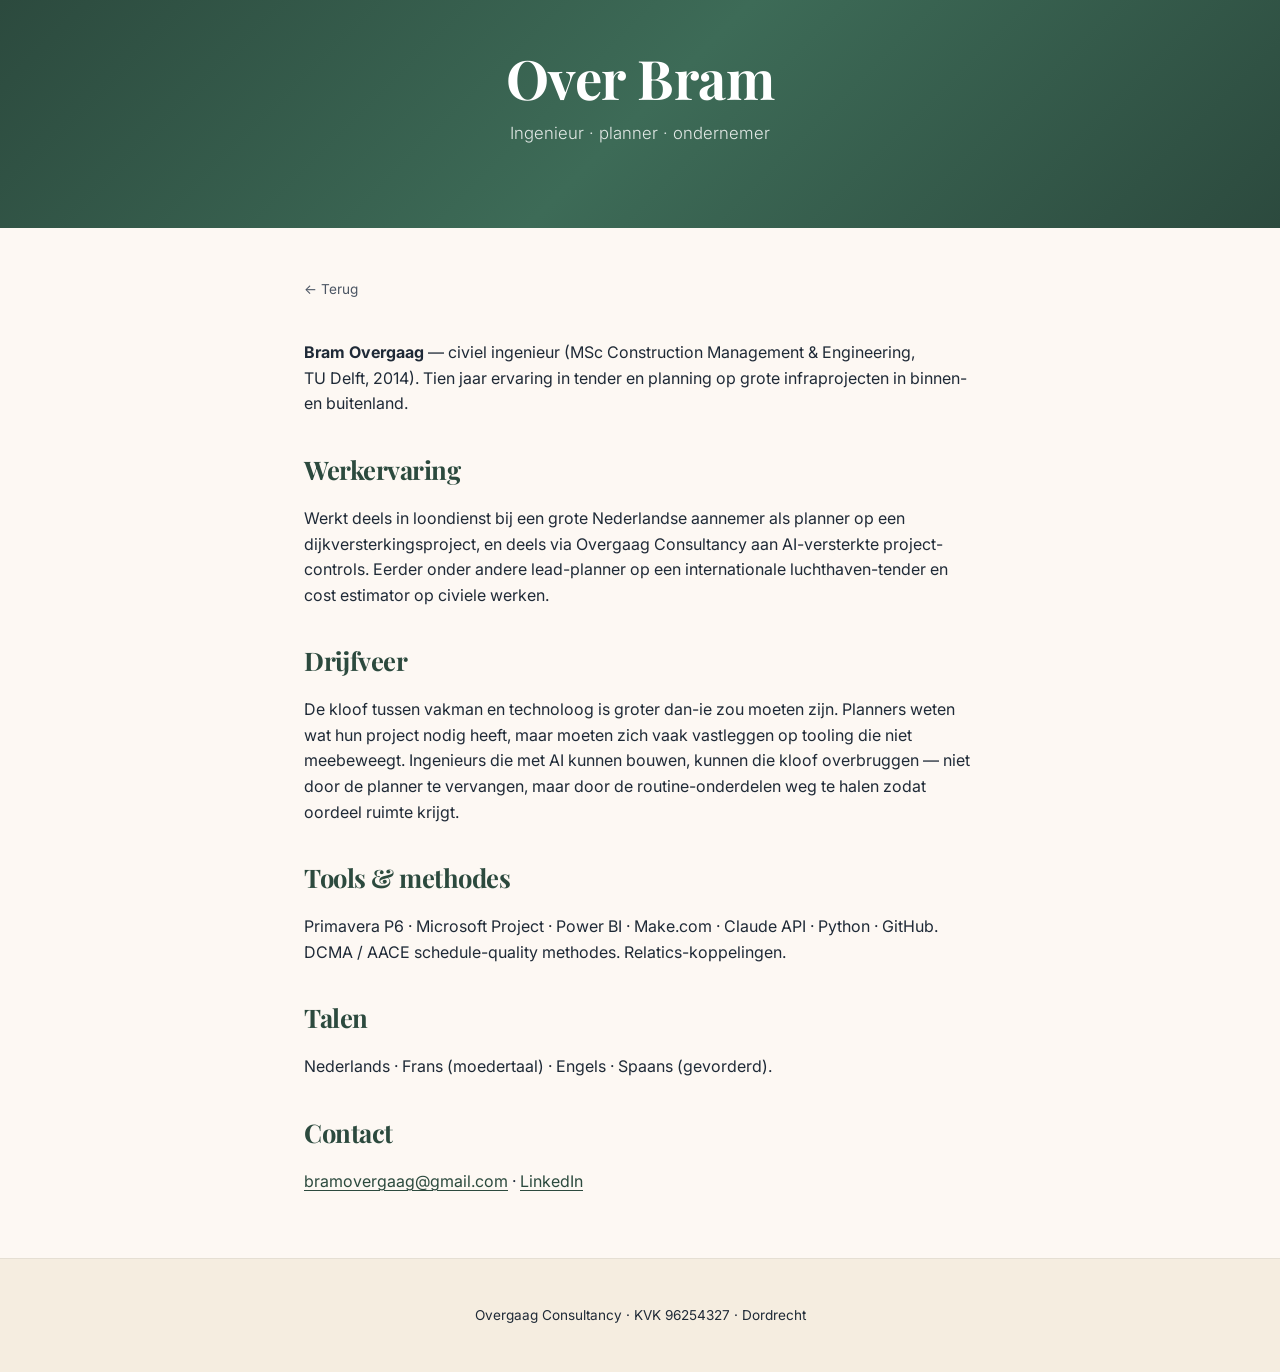
==== over.html @ 955a7828 "Initial skeleton — landing + over + 4 case placeholders + 1 post placeholder" ====
<!DOCTYPE html>
<html lang="nl">
<head>
<meta charset="UTF-8">
<meta name="viewport" content="width=device-width, initial-scale=1.0">
<title>Over Bram Overgaag — Overgaag Consultancy</title>
<meta name="description" content="Bram Overgaag — civiel ingenieur, planner, ondernemer. Tien jaar ervaring in tender en planning op grote infraprojecten.">
<link href="https://fonts.googleapis.com/css2?family=Playfair+Display:wght@600;700&family=Inter:wght@300;400;500;600&display=swap" rel="stylesheet">
<link rel="stylesheet" href="assets/style.css">
</head>
<body>

<header class="site">
  <h1>Over Bram</h1>
  <p class="tagline">Ingenieur · planner · ondernemer</p>
</header>

<article class="content">

  <a class="back" href="index.html">← Terug</a>

  <p><strong>Bram Overgaag</strong> — civiel ingenieur (MSc Construction Management &amp; Engineering, TU&nbsp;Delft, 2014). Tien jaar ervaring in tender en planning op grote infraprojecten in binnen- en buitenland.</p>

  <h2>Werkervaring</h2>
  <p>Werkt deels in loondienst bij een grote Nederlandse aannemer als planner op een dijkversterkings­project, en deels via Overgaag Consultancy aan AI-versterkte project-controls. Eerder onder andere lead-planner op een internationale luchthaven-tender en cost estimator op civiele werken.</p>

  <h2>Drijfveer</h2>
  <p>De kloof tussen vakman en technoloog is groter dan-ie zou moeten zijn. Planners weten wat hun project nodig heeft, maar moeten zich vaak vastleggen op tooling die niet meebeweegt. Ingenieurs die met AI kunnen bouwen, kunnen die kloof overbruggen — niet door de planner te vervangen, maar door de routine-onderdelen weg te halen zodat oordeel ruimte krijgt.</p>

  <h2>Tools &amp; methodes</h2>
  <p>Primavera P6 · Microsoft Project · Power BI · Make.com · Claude API · Python · GitHub. DCMA / AACE schedule-quality methodes. Relatics-koppelingen.</p>

  <h2>Talen</h2>
  <p>Nederlands · Frans (moedertaal) · Engels · Spaans (gevorderd).</p>

  <h2>Contact</h2>
  <p><a href="mailto:bramovergaag@gmail.com">bramovergaag@gmail.com</a> · <a href="https://www.linkedin.com/company/digital-analytic/">LinkedIn</a></p>

</article>

<footer class="site">
  <p>Overgaag Consultancy · KVK 96254327 · Dordrecht</p>
</footer>

</body>
</html>
---- assets/style.css ----
/* Overgaag Consultancy — Huisstijl
   Palette: dijkgroen / crème / terracotta / goud
   Fonts: Playfair Display (display) · Inter (body) · Jost (data)
*/

:root {
  --c-primary: #2C4A3E;
  --c-primary-light: #3D6B57;
  --c-secondary: #16315B;
  --c-warm: #E8845A;
  --c-gold: #C9A227;
  --c-bg: #FDF8F3;
  --c-bg-warm: #F5EDE0;
  --c-ink: #1F2A37;
  --c-mid: #4B5563;
  --c-light: #6B7280;
  --c-line: #E5DFD3;
}

* { box-sizing: border-box; }

html, body {
  margin: 0;
  padding: 0;
  background: var(--c-bg);
  color: var(--c-ink);
  font-family: 'Inter', -apple-system, BlinkMacSystemFont, sans-serif;
  font-weight: 400;
  font-size: 16px;
  line-height: 1.6;
  -webkit-font-smoothing: antialiased;
}

h1, h2, h3 {
  font-family: 'Playfair Display', Georgia, serif;
  font-weight: 700;
  color: var(--c-primary);
  letter-spacing: -0.5px;
  margin: 0 0 0.5rem 0;
}

h1 { font-size: clamp(2.4rem, 5vw, 3.4rem); line-height: 1.1; }
h2 { font-size: 1.6rem; margin-top: 2rem; }
h3 { font-size: 1.25rem; margin-top: 1rem; }

p { color: var(--c-ink); }
.meta, small { color: var(--c-mid); font-size: 0.85rem; }

.eyebrow {
  font-family: 'Inter', sans-serif;
  font-size: 0.75rem;
  font-weight: 500;
  text-transform: uppercase;
  letter-spacing: 4px;
  color: var(--c-primary-light);
  display: block;
  margin-bottom: 0.5rem;
}

a { color: var(--c-primary); text-decoration: underline; text-decoration-thickness: 1px; text-underline-offset: 3px; }
a:hover { color: var(--c-warm); }

/* Layout */

.container {
  max-width: 1100px;
  margin: 0 auto;
  padding: 4rem 1.5rem;
}

header.site {
  background: linear-gradient(135deg, #2C4A3E 0%, #3D6B57 50%, #2C4A3E 100%);
  color: white;
  padding: 3rem 1.5rem 4rem;
  text-align: center;
}

header.site h1 { color: white; }
header.site .tagline {
  color: rgba(255,255,255,0.85);
  font-size: 1.05rem;
  margin-top: 0.75rem;
  font-weight: 300;
}

/* Monogram */

.monogram {
  width: 80px;
  height: 80px;
  border-radius: 50%;
  background: linear-gradient(135deg, #C9A227 0%, #E8845A 100%);
  display: flex;
  align-items: center;
  justify-content: center;
  color: white;
  font-family: 'Playfair Display', serif;
  font-size: 1.8rem;
  font-weight: 700;
  box-shadow: 0 4px 14px rgba(0,0,0,0.25);
  margin: 0 auto 1.25rem;
  position: relative;
}
.monogram .horizon-line {
  position: absolute;
  bottom: 18px;
  left: 30%;
  right: 30%;
  height: 1px;
  background: rgba(255,255,255,0.6);
}

/* Tiles */

.tiles {
  display: grid;
  grid-template-columns: repeat(auto-fit, minmax(280px, 1fr));
  gap: 1.25rem;
  margin: 2rem 0;
}

.tile {
  background: white;
  border: 1px solid var(--c-line);
  border-radius: 14px;
  padding: 1.5rem;
  text-decoration: none;
  color: var(--c-ink);
  box-shadow: 0 4px 14px rgba(31,42,55,0.05);
  transition: box-shadow 0.2s ease, transform 0.2s ease;
  display: flex;
  flex-direction: column;
}

.tile:hover {
  box-shadow: 0 12px 28px rgba(31,42,55,0.12);
  transform: translateY(-2px);
  color: var(--c-ink);
}

.tile h3 {
  margin: 0 0 0.5rem;
  font-size: 1.15rem;
}

.tile .tile-meta {
  font-size: 0.75rem;
  text-transform: uppercase;
  letter-spacing: 2px;
  color: var(--c-warm);
  font-weight: 500;
  margin-bottom: 0.5rem;
}

.tile p {
  margin: 0;
  color: var(--c-mid);
  font-size: 0.95rem;
}

.tile .status {
  margin-top: auto;
  padding-top: 0.75rem;
  font-size: 0.75rem;
  color: var(--c-light);
  font-style: italic;
}

/* Footer */

footer.site {
  border-top: 1px solid var(--c-line);
  background: var(--c-bg-warm);
  padding: 2rem 1.5rem;
  text-align: center;
  color: var(--c-mid);
  font-size: 0.85rem;
}

footer.site a { color: var(--c-mid); }

/* Article (cases + posts) */

article.content {
  max-width: 720px;
  margin: 0 auto;
  padding: 3rem 1.5rem;
}

article.content .back {
  display: inline-block;
  margin-bottom: 1.5rem;
  font-size: 0.85rem;
  color: var(--c-mid);
  text-decoration: none;
}
article.content .back:hover { color: var(--c-warm); }

.placeholder-note {
  background: var(--c-bg-warm);
  border-left: 3px solid var(--c-warm);
  padding: 1rem 1.25rem;
  margin: 2rem 0;
  font-size: 0.95rem;
  color: var(--c-mid);
  border-radius: 4px;
}
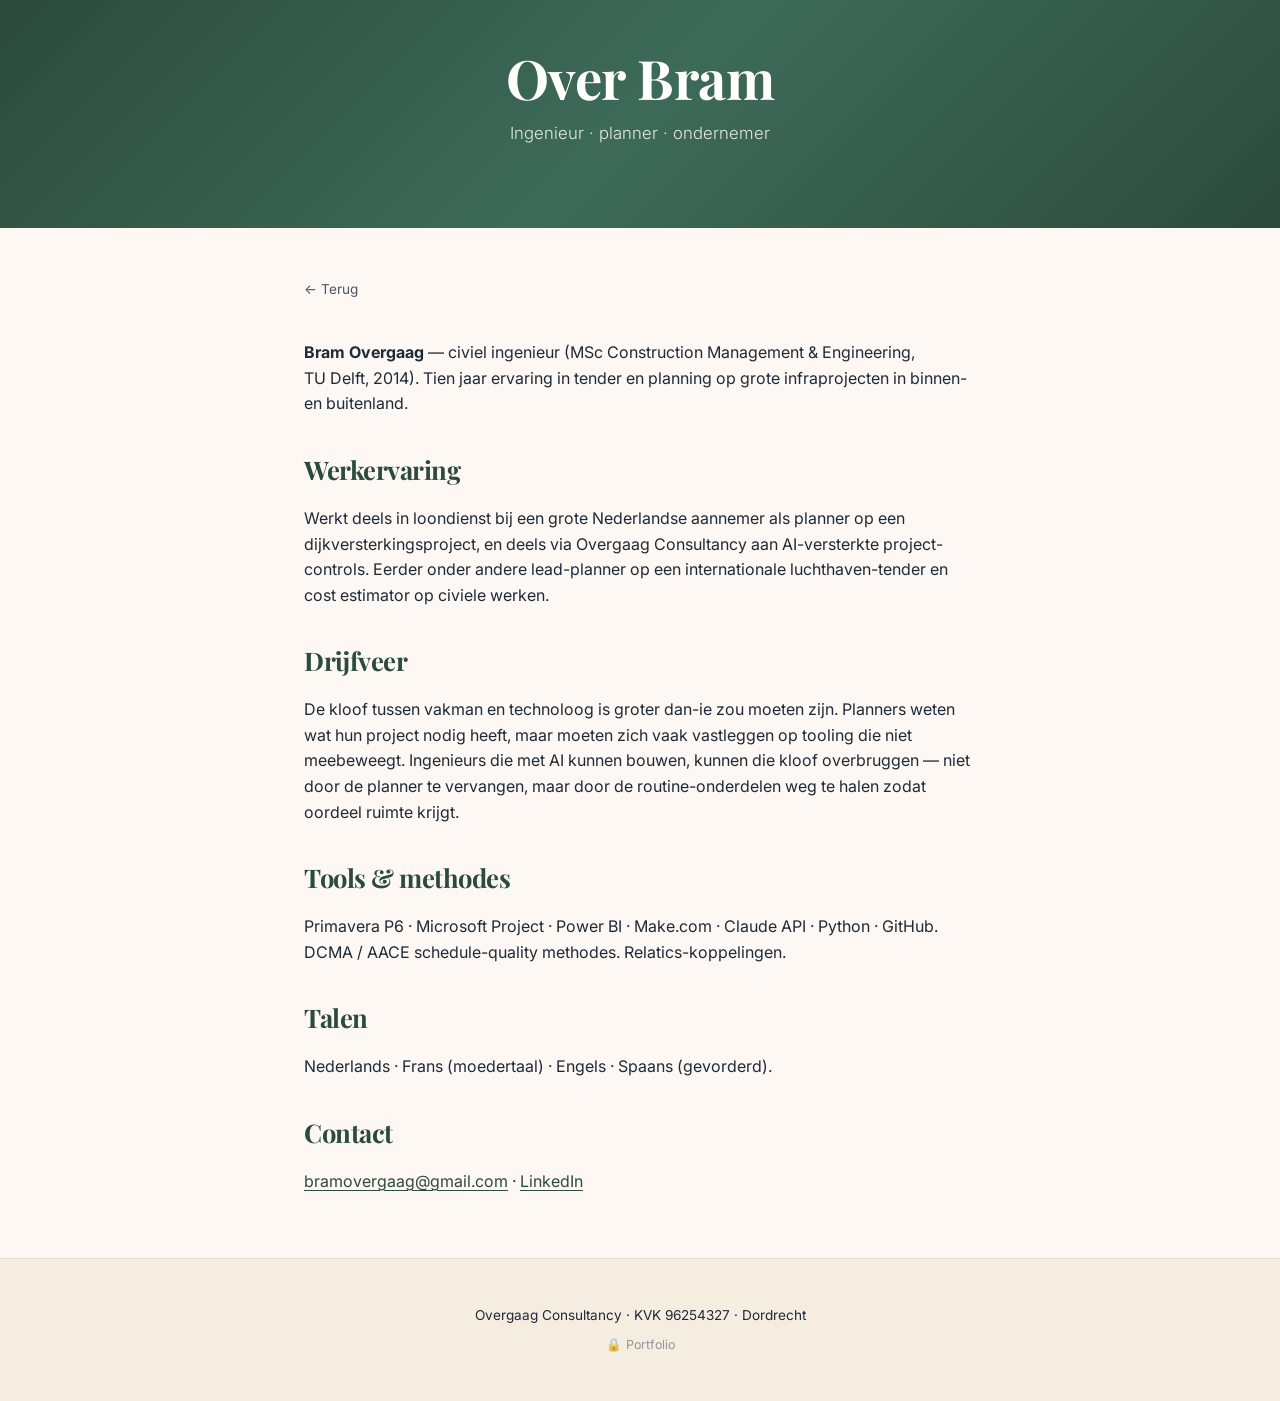
==== commit 4f524bfc: "Post: smart-home dashboard (tech) + NL/EN taalschakelaar - posts/2026-06-smart-home-dashboard.html: " ====
--- a/over.html
+++ b/over.html
@@ -39,7 +39,8 @@
 </article>
 
 <footer class="site">
-  <p>Overgaag Consultancy · KVK 96254327 · Dordrecht</p>
+  <p>Overgaag Consultancy · KVK 96254327 · Dordrecht<br>
+  <a class="footer-portfolio" href="https://portfolio.overgaagconsultancy.com" title="Privé portfolio — inloggen vereist" rel="nofollow">🔒 Portfolio</a></p>
 </footer>
 
 </body>
--- a/assets/style.css
+++ b/assets/style.css
@@ -179,6 +179,17 @@
 
 footer.site a { color: var(--c-mid); }
 
+footer.site a.footer-portfolio {
+  display: inline-block;
+  margin-top: 0.5rem;
+  color: var(--c-light);
+  font-size: 0.78rem;
+  text-decoration: none;
+  opacity: 0.7;
+  transition: opacity 0.2s;
+}
+footer.site a.footer-portfolio:hover { opacity: 1; }
+
 /* Article (cases + posts) */
 
 article.content {
